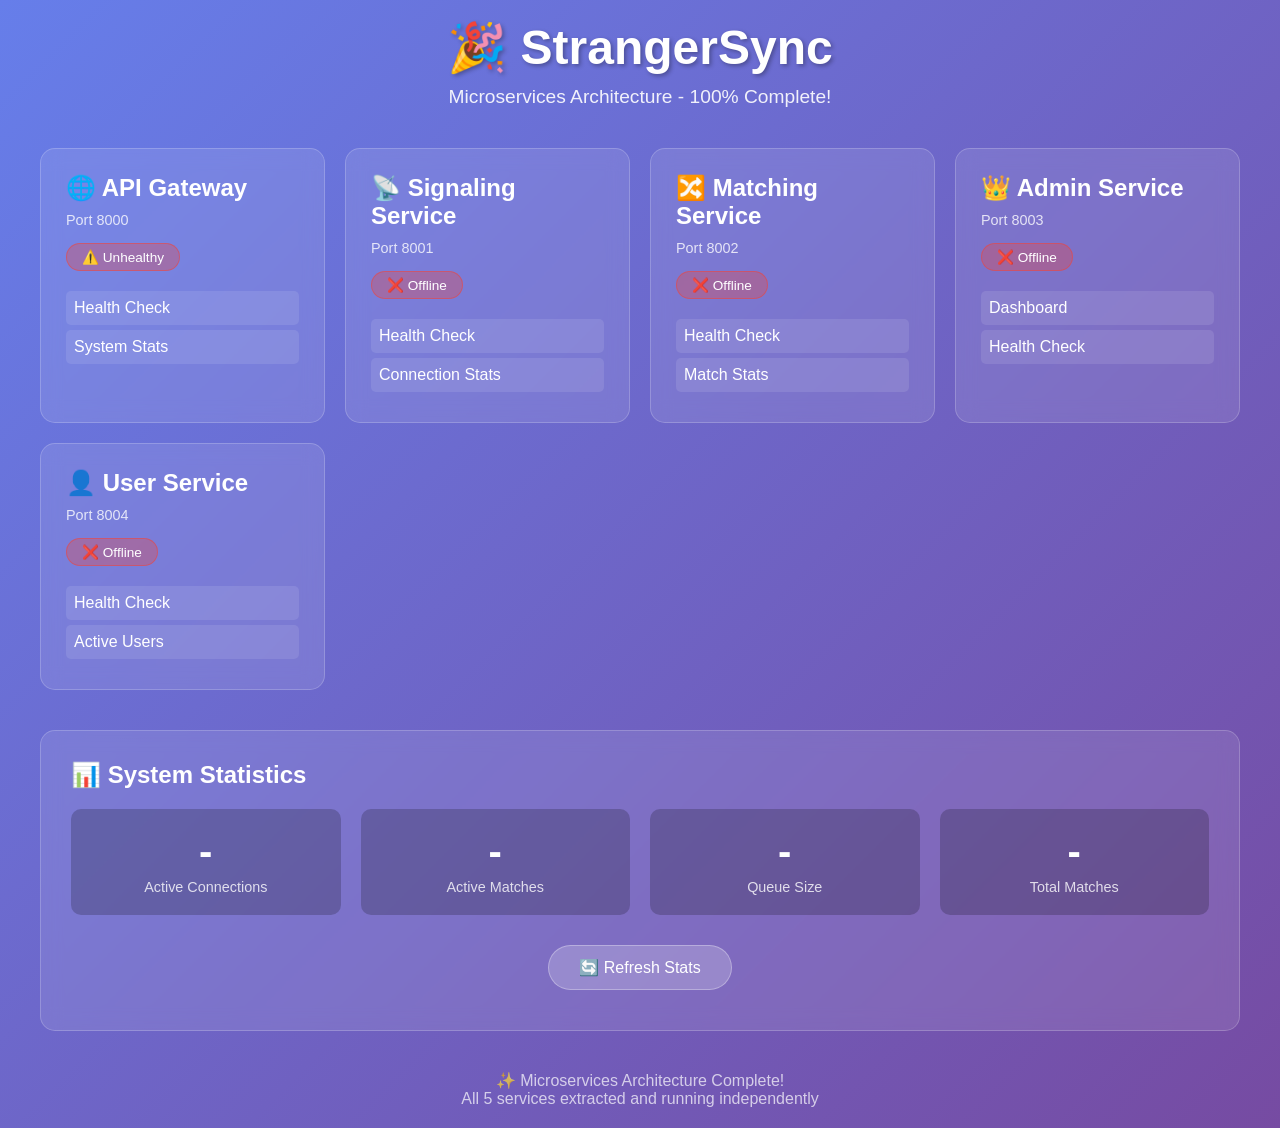
==== static/index.html @ 6a2075e8 "The only commit as i forgot to publish it on github :(" ====
<!DOCTYPE html>
<html lang="en">

<head>
    <meta charset="UTF-8">
    <meta name="viewport" content="width=device-width, initial-scale=1.0">
    <title>StrangerSync - Microservices Edition</title>
    <style>
        * {
            margin: 0;
            padding: 0;
            box-sizing: border-box;
        }

        body {
            font-family: 'Segoe UI', Tahoma, Geneva, Verdana, sans-serif;
            background: linear-gradient(135deg, #667eea 0%, #764ba2 100%);
            min-height: 100vh;
            display: flex;
            flex-direction: column;
            align-items: center;
            padding: 20px;
            color: white;
        }

        .container {
            max-width: 1200px;
            width: 100%;
        }

        header {
            text-align: center;
            margin-bottom: 40px;
        }

        h1 {
            font-size: 3em;
            margin-bottom: 10px;
            text-shadow: 2px 2px 4px rgba(0, 0, 0, 0.3);
        }

        .subtitle {
            font-size: 1.2em;
            opacity: 0.9;
        }

        .services-grid {
            display: grid;
            grid-template-columns: repeat(auto-fit, minmax(280px, 1fr));
            gap: 20px;
            margin-bottom: 40px;
        }

        .service-card {
            background: rgba(255, 255, 255, 0.1);
            backdrop-filter: blur(10px);
            border-radius: 15px;
            padding: 25px;
            border: 1px solid rgba(255, 255, 255, 0.2);
            transition: transform 0.3s, box-shadow 0.3s;
        }

        .service-card:hover {
            transform: translateY(-5px);
            box-shadow: 0 10px 30px rgba(0, 0, 0, 0.3);
        }

        .service-card h3 {
            margin-bottom: 10px;
            font-size: 1.5em;
        }

        .service-card .port {
            opacity: 0.8;
            font-size: 0.9em;
            margin-bottom: 15px;
        }

        .service-card .status {
            display: inline-block;
            padding: 5px 15px;
            border-radius: 20px;
            font-size: 0.85em;
            margin-bottom: 15px;
        }

        .status.healthy {
            background: rgba(76, 175, 80, 0.3);
            border: 1px solid rgba(76, 175, 80, 0.5);
        }

        .status.checking {
            background: rgba(255, 193, 7, 0.3);
            border: 1px solid rgba(255, 193, 7, 0.5);
        }

        .status.unhealthy {
            background: rgba(244, 67, 54, 0.3);
            border: 1px solid rgba(244, 67, 54, 0.5);
        }

        .service-links a {
            color: white;
            text-decoration: none;
            display: block;
            padding: 8px;
            margin: 5px 0;
            background: rgba(255, 255, 255, 0.1);
            border-radius: 5px;
            transition: background 0.3s;
        }

        .service-links a:hover {
            background: rgba(255, 255, 255, 0.2);
        }

        .stats-section {
            background: rgba(255, 255, 255, 0.1);
            backdrop-filter: blur(10px);
            border-radius: 15px;
            padding: 30px;
            border: 1px solid rgba(255, 255, 255, 0.2);
        }

        .stats-grid {
            display: grid;
            grid-template-columns: repeat(auto-fit, minmax(200px, 1fr));
            gap: 20px;
            margin-top: 20px;
        }

        .stat-card {
            background: rgba(0, 0, 0, 0.2);
            padding: 20px;
            border-radius: 10px;
            text-align: center;
        }

        .stat-value {
            font-size: 2.5em;
            font-weight: bold;
            margin-bottom: 5px;
        }

        .stat-label {
            opacity: 0.8;
            font-size: 0.9em;
        }

        button {
            background: rgba(255, 255, 255, 0.2);
            border: 1px solid rgba(255, 255, 255, 0.3);
            color: white;
            padding: 12px 30px;
            border-radius: 25px;
            cursor: pointer;
            font-size: 1em;
            transition: all 0.3s;
            margin: 10px 5px;
        }

        button:hover {
            background: rgba(255, 255, 255, 0.3);
            transform: translateY(-2px);
        }

        .footer {
            margin-top: 40px;
            text-align: center;
            opacity: 0.7;
        }
    </style>
</head>

<body>
    <div class="container">
        <header>
            <h1>🎉 StrangerSync</h1>
            <p class="subtitle">Microservices Architecture - 100% Complete!</p>
        </header>

        <div class="services-grid">
            <div class="service-card">
                <h3>🌐 API Gateway</h3>
                <p class="port">Port 8000</p>
                <span class="status checking" id="status-gateway">Checking...</span>
                <div class="service-links">
                    <a href="/health" target="_blank">Health Check</a>
                    <a href="/api/system/stats" target="_blank">System Stats</a>
                </div>
            </div>

            <div class="service-card">
                <h3>📡 Signaling Service</h3>
                <p class="port">Port 8001</p>
                <span class="status checking" id="status-signaling">Checking...</span>
                <div class="service-links">
                    <a href="http://localhost:8001/health" target="_blank">Health Check</a>
                    <a href="http://localhost:8001/stats" target="_blank">Connection Stats</a>
                </div>
            </div>

            <div class="service-card">
                <h3>🔀 Matching Service</h3>
                <p class="port">Port 8002</p>
                <span class="status checking" id="status-matching">Checking...</span>
                <div class="service-links">
                    <a href="http://localhost:8002/health" target="_blank">Health Check</a>
                    <a href="http://localhost:8002/match/stats" target="_blank">Match Stats</a>
                </div>
            </div>

            <div class="service-card">
                <h3>👑 Admin Service</h3>
                <p class="port">Port 8003</p>
                <span class="status checking" id="status-admin">Checking...</span>
                <div class="service-links">
                    <a href="http://localhost:8003/admin" target="_blank">Dashboard</a>
                    <a href="http://localhost:8003/health" target="_blank">Health Check</a>
                </div>
            </div>

            <div class="service-card">
                <h3>👤 User Service</h3>
                <p class="port">Port 8004</p>
                <span class="status checking" id="status-user">Checking...</span>
                <div class="service-links">
                    <a href="http://localhost:8004/health" target="_blank">Health Check</a>
                    <a href="http://localhost:8004/users/active/list" target="_blank">Active Users</a>
                </div>
            </div>
        </div>

        <div class="stats-section">
            <h2>📊 System Statistics</h2>
            <div class="stats-grid">
                <div class="stat-card">
                    <div class="stat-value" id="active-connections">-</div>
                    <div class="stat-label">Active Connections</div>
                </div>
                <div class="stat-card">
                    <div class="stat-value" id="active-matches">-</div>
                    <div class="stat-label">Active Matches</div>
                </div>
                <div class="stat-card">
                    <div class="stat-value" id="queue-size">-</div>
                    <div class="stat-label">Queue Size</div>
                </div>
                <div class="stat-card">
                    <div class="stat-value" id="total-matches">-</div>
                    <div class="stat-label">Total Matches</div>
                </div>
            </div>
            <div style="text-align: center; margin-top: 20px;">
                <button onclick="refreshStats()">🔄 Refresh Stats</button>
            </div>
        </div>

        <div class="footer">
            <p>✨ Microservices Architecture Complete!</p>
            <p>All 5 services extracted and running independently</p>
        </div>
    </div>

    <script>
        async function checkHealth() {
            const services = [
                { id: 'gateway', url: '/health' },
                { id: 'signaling', url: 'http://localhost:8001/health' },
                { id: 'matching', url: 'http://localhost:8002/health' },
                { id: 'admin', url: 'http://localhost:8003/health' },
                { id: 'user', url: 'http://localhost:8004/health' }
            ];

            for (const service of services) {
                try {
                    const response = await fetch(service.url);
                    const statusEl = document.getElementById(`status-${service.id}`);
                    if (response.ok) {
                        statusEl.textContent = '✅ Healthy';
                        statusEl.className = 'status healthy';
                    } else {
                        statusEl.textContent = '⚠️ Unhealthy';
                        statusEl.className = 'status unhealthy';
                    }
                } catch (error) {
                    const statusEl = document.getElementById(`status-${service.id}`);
                    statusEl.textContent = '❌ Offline';
                    statusEl.className = 'status unhealthy';
                }
            }
        }

        async function refreshStats() {
            try {
                const response = await fetch('/api/system/stats');
                const data = await response.json();

                document.getElementById('active-connections').textContent =
                    data.signaling?.active_connections ?? '-';
                document.getElementById('active-matches').textContent =
                    data.matching?.active_matches ?? '-';
                document.getElementById('queue-size').textContent =
                    data.matching?.queue_size ?? '-';
                document.getElementById('total-matches').textContent =
                    data.matching?.total_matches ?? '-';
            } catch (error) {
                console.error('Failed to fetch stats:', error);
            }
        }

        // Check health on load
        checkHealth();
        refreshStats();

        // Auto-refresh every 5 seconds
        setInterval(checkHealth, 5000);
        setInterval(refreshStats, 5000);
    </script>
</body>

</html>
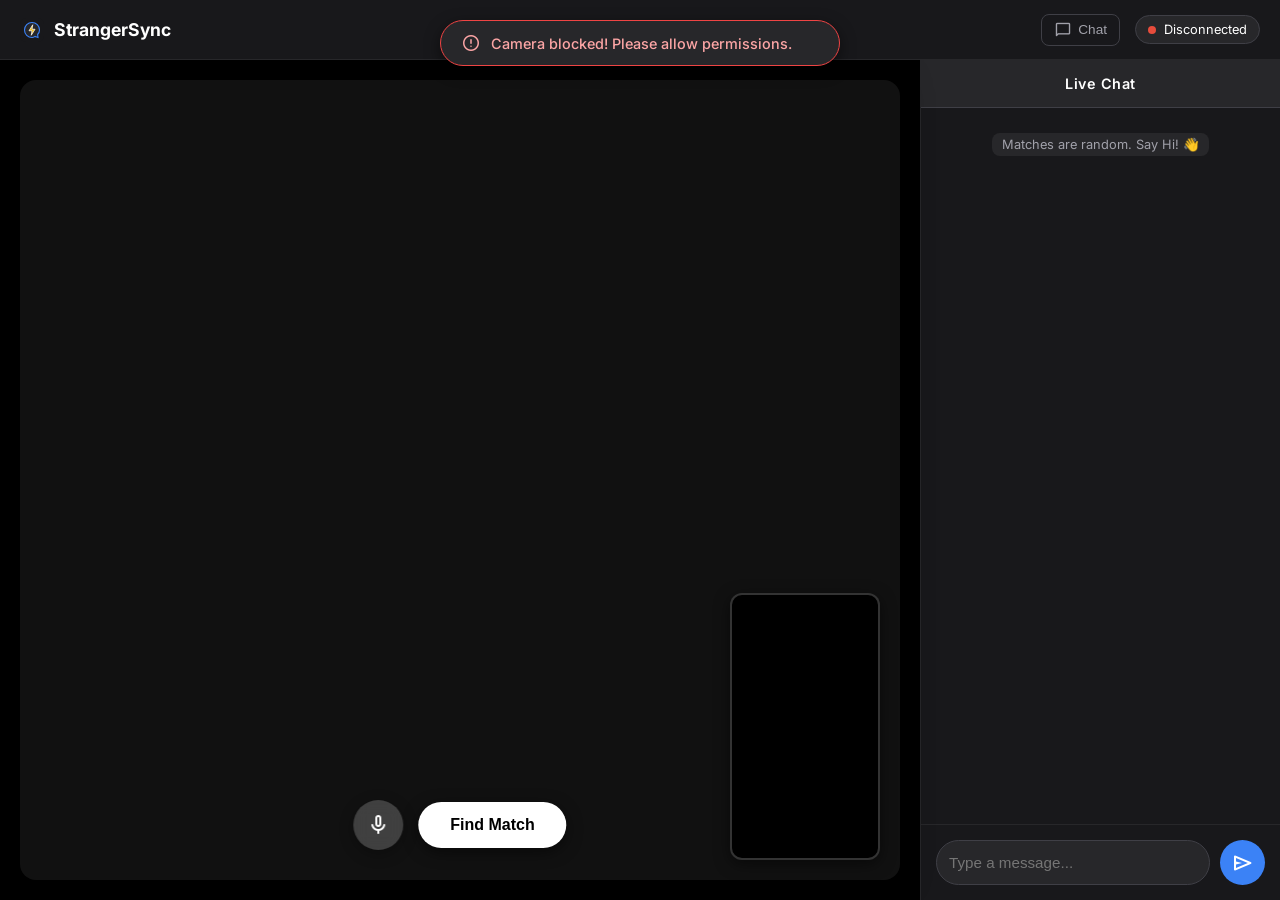
==== commit 7cc24d68: "migrated from railway to fly.io" ====
--- a/static/index.html
+++ b/static/index.html
@@ -1,322 +1,94 @@
 <!DOCTYPE html>
 <html lang="en">
-
 <head>
     <meta charset="UTF-8">
-    <meta name="viewport" content="width=device-width, initial-scale=1.0">
-    <title>StrangerSync - Microservices Edition</title>
-    <style>
-        * {
-            margin: 0;
-            padding: 0;
-            box-sizing: border-box;
-        }
+    <meta name="viewport" content="width=device-width, initial-scale=1.0, maximum-scale=1.0, user-scalable=no">
+    <title>StrangerSync</title>
+    <!-- Favicon handling -->
+    <link rel="icon" type="image/svg+xml" href="/static/favicon.svg">
+    <link rel="stylesheet" href="/static/style.css">
+    <link href="https://fonts.googleapis.com/css2?family=Inter:wght@400;600;700&display=swap" rel="stylesheet">
+    <link rel="stylesheet" href="https://fonts.googleapis.com/css2?family=Material+Symbols+Rounded:opsz,wght,FILL,GRAD@24,400,1,0" />
+</head>
+<body>
 
-        body {
-            font-family: 'Segoe UI', Tahoma, Geneva, Verdana, sans-serif;
-            background: linear-gradient(135deg, #667eea 0%, #764ba2 100%);
-            min-height: 100vh;
-            display: flex;
-            flex-direction: column;
-            align-items: center;
-            padding: 20px;
-            color: white;
-        }
+    <!-- 1. HEADER -->
+    <header class="top-bar">
+        <div class="brand">
+            <span class="material-symbols-rounded" style="color:#3b82f6;"><img src="/static/favicon.svg" alt="Logo"></span>
+            <span>StrangerSync</span>
+        </div>
+        
+        <button class="chat-toggle-btn" onclick="toggleChatLayout()">
+            <span class="material-symbols-rounded" style="font-size:18px;">chat_bubble</span>
+            <span>Chat</span>
+        </button>
 
-        .container {
-            max-width: 1200px;
-            width: 100%;
-        }
+        <div class="status-pill">
+            <div id="status-dot"></div>
+            <span id="status">Ready</span>
+        </div>
+    </header>
 
-        header {
-            text-align: center;
-            margin-bottom: 40px;
-        }
+    <!-- 2. MAIN LAYOUT -->
+    <main class="app-container">
+        
+        <!-- LEFT: VIDEO AREA -->
+        <section class="video-pane">
+            <div class="video-wrapper">
+                <!-- Remote Video (The Stranger) -->
+                <video id="remoteVideo" autoplay playsinline></video>
+                
+                <!-- Local Video (You) - Floating PIP -->
+                <div class="local-video-container">
+                    <video id="localVideo" autoplay playsinline muted></video>
+                </div>
 
-        h1 {
-            font-size: 3em;
-            margin-bottom: 10px;
-            text-shadow: 2px 2px 4px rgba(0, 0, 0, 0.3);
-        }
+                <!-- Overlay Controls -->
+                <div class="video-controls">
+                    <!-- Swap Camera (Hidden by default, shown by JS if 2+ cameras) -->
+                    <button id="swapBtn" class="btn-icon" onclick="switchCamera()" style="display:none;" title="Switch Camera">
+                        <span class="material-symbols-rounded">flip_camera_ios</span>
+                    </button>
 
-        .subtitle {
-            font-size: 1.2em;
-            opacity: 0.9;
-        }
+                    <!-- Mute Button -->
+                    <button id="micBtn" class="btn-icon" onclick="toggleMic()" title="Toggle Microphone">
+                        <span id="icon-unmuted" class="material-symbols-rounded">mic</span>
+                        <span id="icon-muted" class="material-symbols-rounded" style="display:none;">mic_off</span>
+                    </button>
 
-        .services-grid {
-            display: grid;
-            grid-template-columns: repeat(auto-fit, minmax(280px, 1fr));
-            gap: 20px;
-            margin-bottom: 40px;
-        }
-
-        .service-card {
-            background: rgba(255, 255, 255, 0.1);
-            backdrop-filter: blur(10px);
-            border-radius: 15px;
-            padding: 25px;
-            border: 1px solid rgba(255, 255, 255, 0.2);
-            transition: transform 0.3s, box-shadow 0.3s;
-        }
-
-        .service-card:hover {
-            transform: translateY(-5px);
-            box-shadow: 0 10px 30px rgba(0, 0, 0, 0.3);
-        }
-
-        .service-card h3 {
-            margin-bottom: 10px;
-            font-size: 1.5em;
-        }
-
-        .service-card .port {
-            opacity: 0.8;
-            font-size: 0.9em;
-            margin-bottom: 15px;
-        }
-
-        .service-card .status {
-            display: inline-block;
-            padding: 5px 15px;
-            border-radius: 20px;
-            font-size: 0.85em;
-            margin-bottom: 15px;
-        }
-
-        .status.healthy {
-            background: rgba(76, 175, 80, 0.3);
-            border: 1px solid rgba(76, 175, 80, 0.5);
-        }
-
-        .status.checking {
-            background: rgba(255, 193, 7, 0.3);
-            border: 1px solid rgba(255, 193, 7, 0.5);
-        }
-
-        .status.unhealthy {
-            background: rgba(244, 67, 54, 0.3);
-            border: 1px solid rgba(244, 67, 54, 0.5);
-        }
-
-        .service-links a {
-            color: white;
-            text-decoration: none;
-            display: block;
-            padding: 8px;
-            margin: 5px 0;
-            background: rgba(255, 255, 255, 0.1);
-            border-radius: 5px;
-            transition: background 0.3s;
-        }
-
-        .service-links a:hover {
-            background: rgba(255, 255, 255, 0.2);
-        }
-
-        .stats-section {
-            background: rgba(255, 255, 255, 0.1);
-            backdrop-filter: blur(10px);
-            border-radius: 15px;
-            padding: 30px;
-            border: 1px solid rgba(255, 255, 255, 0.2);
-        }
-
-        .stats-grid {
-            display: grid;
-            grid-template-columns: repeat(auto-fit, minmax(200px, 1fr));
-            gap: 20px;
-            margin-top: 20px;
-        }
-
-        .stat-card {
-            background: rgba(0, 0, 0, 0.2);
-            padding: 20px;
-            border-radius: 10px;
-            text-align: center;
-        }
-
-        .stat-value {
-            font-size: 2.5em;
-            font-weight: bold;
-            margin-bottom: 5px;
-        }
-
-        .stat-label {
-            opacity: 0.8;
-            font-size: 0.9em;
-        }
-
-        button {
-            background: rgba(255, 255, 255, 0.2);
-            border: 1px solid rgba(255, 255, 255, 0.3);
-            color: white;
-            padding: 12px 30px;
-            border-radius: 25px;
-            cursor: pointer;
-            font-size: 1em;
-            transition: all 0.3s;
-            margin: 10px 5px;
-        }
-
-        button:hover {
-            background: rgba(255, 255, 255, 0.3);
-            transform: translateY(-2px);
-        }
-
-        .footer {
-            margin-top: 40px;
-            text-align: center;
-            opacity: 0.7;
-        }
-    </style>
-</head>
-
-<body>
-    <div class="container">
-        <header>
-            <h1>🎉 StrangerSync</h1>
-            <p class="subtitle">Microservices Architecture - 100% Complete!</p>
-        </header>
-
-        <div class="services-grid">
-            <div class="service-card">
-                <h3>🌐 API Gateway</h3>
-                <p class="port">Port 8000</p>
-                <span class="status checking" id="status-gateway">Checking...</span>
-                <div class="service-links">
-                    <a href="/health" target="_blank">Health Check</a>
-                    <a href="/api/system/stats" target="_blank">System Stats</a>
+                    <!-- Main Action Button -->
+                    <button id="actionBtn" class="btn btn-primary" onclick="handleAction()">
+                        Find Match
+                    </button>
                 </div>
             </div>
+        </section>
 
-            <div class="service-card">
-                <h3>📡 Signaling Service</h3>
-                <p class="port">Port 8001</p>
-                <span class="status checking" id="status-signaling">Checking...</span>
-                <div class="service-links">
-                    <a href="http://localhost:8001/health" target="_blank">Health Check</a>
-                    <a href="http://localhost:8001/stats" target="_blank">Connection Stats</a>
-                </div>
+        <!-- RIGHT: CHAT AREA -->
+        <section class="chat-pane">
+            <div class="chat-header">Live Chat</div>
+            
+            <div id="chatBox" class="chat-messages">
+                <div class="system-msg">Matches are random. Say Hi! 👋</div>
             </div>
 
-            <div class="service-card">
-                <h3>🔀 Matching Service</h3>
-                <p class="port">Port 8002</p>
-                <span class="status checking" id="status-matching">Checking...</span>
-                <div class="service-links">
-                    <a href="http://localhost:8002/health" target="_blank">Health Check</a>
-                    <a href="http://localhost:8002/match/stats" target="_blank">Match Stats</a>
-                </div>
+            <div class="chat-input-area">
+                <input type="text" id="msgInput" placeholder="Type a message..." autocomplete="off">
+                <button id="sendBtn" onclick="sendChat()">
+                    <span class="material-symbols-rounded">send</span>
+                </button>
             </div>
+        </section>
 
-            <div class="service-card">
-                <h3>👑 Admin Service</h3>
-                <p class="port">Port 8003</p>
-                <span class="status checking" id="status-admin">Checking...</span>
-                <div class="service-links">
-                    <a href="http://localhost:8003/admin" target="_blank">Dashboard</a>
-                    <a href="http://localhost:8003/health" target="_blank">Health Check</a>
-                </div>
-            </div>
-
-            <div class="service-card">
-                <h3>👤 User Service</h3>
-                <p class="port">Port 8004</p>
-                <span class="status checking" id="status-user">Checking...</span>
-                <div class="service-links">
-                    <a href="http://localhost:8004/health" target="_blank">Health Check</a>
-                    <a href="http://localhost:8004/users/active/list" target="_blank">Active Users</a>
-                </div>
-            </div>
-        </div>
-
-        <div class="stats-section">
-            <h2>📊 System Statistics</h2>
-            <div class="stats-grid">
-                <div class="stat-card">
-                    <div class="stat-value" id="active-connections">-</div>
-                    <div class="stat-label">Active Connections</div>
-                </div>
-                <div class="stat-card">
-                    <div class="stat-value" id="active-matches">-</div>
-                    <div class="stat-label">Active Matches</div>
-                </div>
-                <div class="stat-card">
-                    <div class="stat-value" id="queue-size">-</div>
-                    <div class="stat-label">Queue Size</div>
-                </div>
-                <div class="stat-card">
-                    <div class="stat-value" id="total-matches">-</div>
-                    <div class="stat-label">Total Matches</div>
-                </div>
-            </div>
-            <div style="text-align: center; margin-top: 20px;">
-                <button onclick="refreshStats()">🔄 Refresh Stats</button>
-            </div>
-        </div>
-
-        <div class="footer">
-            <p>✨ Microservices Architecture Complete!</p>
-            <p>All 5 services extracted and running independently</p>
-        </div>
-    </div>
-
+    </main>
+    <div id="toast-container"></div>
+    <script src="/config.js"></script>
+    <script src="/static/client.js"></script>
     <script>
-        async function checkHealth() {
-            const services = [
-                { id: 'gateway', url: '/health' },
-                { id: 'signaling', url: 'http://localhost:8001/health' },
-                { id: 'matching', url: 'http://localhost:8002/health' },
-                { id: 'admin', url: 'http://localhost:8003/health' },
-                { id: 'user', url: 'http://localhost:8004/health' }
-            ];
-
-            for (const service of services) {
-                try {
-                    const response = await fetch(service.url);
-                    const statusEl = document.getElementById(`status-${service.id}`);
-                    if (response.ok) {
-                        statusEl.textContent = '✅ Healthy';
-                        statusEl.className = 'status healthy';
-                    } else {
-                        statusEl.textContent = '⚠️ Unhealthy';
-                        statusEl.className = 'status unhealthy';
-                    }
-                } catch (error) {
-                    const statusEl = document.getElementById(`status-${service.id}`);
-                    statusEl.textContent = '❌ Offline';
-                    statusEl.className = 'status unhealthy';
-                }
-            }
-        }
-
-        async function refreshStats() {
-            try {
-                const response = await fetch('/api/system/stats');
-                const data = await response.json();
-
-                document.getElementById('active-connections').textContent =
-                    data.signaling?.active_connections ?? '-';
-                document.getElementById('active-matches').textContent =
-                    data.matching?.active_matches ?? '-';
-                document.getElementById('queue-size').textContent =
-                    data.matching?.queue_size ?? '-';
-                document.getElementById('total-matches').textContent =
-                    data.matching?.total_matches ?? '-';
-            } catch (error) {
-                console.error('Failed to fetch stats:', error);
-            }
-        }
-
-        // Check health on load
-        checkHealth();
-        refreshStats();
-
-        // Auto-refresh every 5 seconds
-        setInterval(checkHealth, 5000);
-        setInterval(refreshStats, 5000);
+        document.getElementById("msgInput").addEventListener("keypress", function(e) {
+            if (e.key === "Enter") sendChat();
+        });
     </script>
 </body>
-
 </html>
--- a/static/style.css
+++ b/static/style.css
@@ -0,0 +1,344 @@
+/* =========================================
+   1. GLOBAL RESET & BASE STYLES
+   ========================================= */
+* { box-sizing: border-box; outline: none; -webkit-tap-highlight-color: transparent; }
+
+body {
+    margin: 0; padding: 0;
+    background: #09090b; /* Deep Black */
+    font-family: 'Inter', sans-serif;
+    height: 100vh; 
+    height: 100dvh; 
+    width: 100vw;
+    display: flex;
+    flex-direction: column;
+    color: white;
+    overflow: hidden; 
+}
+
+/* =========================================
+   2. HEADER (TOP BAR)
+   ========================================= */
+.top-bar {
+    height: 60px;
+    background: #18181b;
+    border-bottom: 1px solid #27272a;
+    display: flex; align-items: center;
+    padding: 0 20px;
+    flex-shrink: 0; 
+    z-index: 50;
+    padding-left: max(20px, env(safe-area-inset-left));
+    padding-right: max(20px, env(safe-area-inset-right));
+}
+
+.brand { 
+    display: flex; align-items: center; gap: 10px; 
+    font-weight: 700; font-size: 1.1rem; 
+}
+.brand img { width: 24px; height: 24px; }
+
+.chat-toggle-btn {
+    background: transparent;
+    border: 1px solid #3f3f46;
+    color: #a1a1aa;
+    padding: 6px 12px;
+    border-radius: 8px;
+    cursor: pointer;
+    font-size: 0.85rem;
+    display: flex; align-items: center; gap: 6px;
+    margin-left: auto; 
+    margin-right: 15px;
+    transition: all 0.2s;
+}
+.chat-toggle-btn:hover { background: #27272a; color: white; border-color: #52525b; }
+
+.status-pill {
+    background: #27272a; padding: 6px 12px; border-radius: 20px;
+    font-size: 0.8rem; display: flex; align-items: center; gap: 8px; border: 1px solid #3f3f46;
+}
+#status-dot { width: 8px; height: 8px; background: #999; border-radius: 50%; }
+
+
+/* =========================================
+   3. MAIN LAYOUT CONTAINER
+   ========================================= */
+.app-container {
+    display: flex;
+    flex: 1; 
+    position: relative;
+    width: 100vw;
+    max-width: 100vw; 
+    overflow: hidden; 
+}
+
+
+/* =========================================
+   4. VIDEO PANE (LEFT SIDE)
+   ========================================= */
+.video-pane {
+    flex: 1; 
+    background: #000;
+    position: relative;
+    display: flex; justify-content: center; align-items: center;
+    padding: 20px;
+    transition: all 0.4s cubic-bezier(0.4, 0, 0.2, 1);
+}
+
+.video-wrapper {
+    width: 100%;
+    height: 100%;
+    max-height: 90vh; 
+    position: relative;
+    border-radius: 16px;
+    overflow: hidden;
+    background: #111;
+    box-shadow: 0 0 30px rgba(0,0,0,0.6);
+}
+
+#remoteVideo {
+    width: 100%; height: 100%;
+    object-fit: cover; 
+    transform: scaleX(-1); 
+}
+
+/* Local Video (Picture-in-Picture) */
+.local-video-container {
+    position: absolute;
+    bottom: 20px; right: 20px;
+    width: 150px; aspect-ratio: 9/16; 
+    background: #000;
+    border-radius: 12px;
+    overflow: hidden;
+    border: 2px solid rgba(255,255,255,0.2);
+    box-shadow: 0 4px 15px rgba(0,0,0,0.5);
+    z-index: 50; /* Above regular content but below toast */
+    transition: all 0.3s;
+}
+#localVideo { width: 100%; height: 100%; object-fit: cover; transform: scaleX(-1); }
+
+
+/* =========================================
+   5. VIDEO CONTROLS (OVERLAY) - FIXED
+   ========================================= */
+.video-controls {
+    position: absolute;
+    bottom: max(30px, calc(10px + env(safe-area-inset-bottom))); 
+    left: 50%;
+    transform: translateX(-50%);
+    /* High Z-Index to ensure it sits on top of everything */
+    z-index: 100; 
+    display: flex; align-items: center; gap: 15px;
+    width: max-content;
+    
+    /* Ensure clicks pass through the container but catch on buttons */
+    pointer-events: none; 
+}
+
+/* Buttons inside controls need to catch clicks */
+.video-controls > button {
+    pointer-events: auto;
+}
+
+.btn {
+    padding: 14px 32px;
+    border-radius: 30px; border: none; font-weight: 700; font-size: 1rem;
+    cursor: pointer; transition: transform 0.1s, background 0.2s;
+    box-shadow: 0 4px 15px rgba(0,0,0,0.5);
+    white-space: nowrap;
+}
+.btn:active { transform: scale(0.95); }
+
+.btn-primary { background: white; color: black; }
+.btn-primary:hover { background: #f4f4f5; }
+.btn-danger { background: #ef4444; color: white; }
+.btn-danger:hover { background: #dc2626; }
+
+/* Circular Action Buttons (Mute & Swap) */
+.btn-icon {
+    width: 50px; height: 50px;
+    border-radius: 50%;
+    border: none;
+    display: flex; align-items: center; justify-content: center;
+    cursor: pointer;
+    background: rgba(255,255,255,0.2);
+    backdrop-filter: blur(8px);
+    -webkit-backdrop-filter: blur(8px);
+    transition: all 0.2s ease;
+    box-shadow: 0 4px 15px rgba(0,0,0,0.3);
+    color: white;
+}
+.btn-icon:hover { background: rgba(255,255,255,0.35); transform: scale(1.05); }
+.btn-icon:active { transform: scale(0.95); }
+.btn-icon .material-symbols-rounded { font-size: 24px; }
+.btn-icon.muted { background: #ef4444; box-shadow: 0 0 15px rgba(239, 68, 68, 0.6); }
+
+
+/* =========================================
+   6. CHAT PANE (RIGHT SIDE)
+   ========================================= */
+.chat-pane {
+    width: 360px; 
+    flex: none; 
+    background: #18181b;
+    border-left: 1px solid #27272a;
+    display: flex; flex-direction: column;
+    transition: width 0.4s cubic-bezier(0.4, 0, 0.2, 1), opacity 0.2s ease;
+    overflow: hidden;
+    white-space: nowrap; 
+    opacity: 1;
+}
+
+/* COLLAPSED STATE (Desktop) */
+body.chat-hidden .chat-pane {
+    width: 0px;
+    opacity: 0;
+    border-left: 0;
+}
+
+.chat-header {
+    padding: 15px;
+    background: #27272a;
+    font-weight: 600; text-align: center; font-size: 0.9rem; letter-spacing: 0.5px;
+    border-bottom: 1px solid #3f3f46;
+}
+
+.chat-messages {
+    flex: 1;
+    overflow-y: auto;
+    padding: 15px;
+    display: flex; flex-direction: column; gap: 10px;
+}
+
+.msg {
+    padding: 10px 14px; border-radius: 12px; font-size: 0.9rem;
+    max-width: 85%; line-height: 1.4; word-wrap: break-word; white-space: normal;
+}
+.msg.me { align-self: flex-end; background: #3b82f6; color: white; border-bottom-right-radius: 2px; }
+.msg.peer { align-self: flex-start; background: #3f3f46; color: white; border-bottom-left-radius: 2px; }
+.system-msg { align-self: center; font-size: 0.8rem; color: #a1a1aa; background: #27272a; padding: 4px 10px; border-radius: 8px; margin: 10px 0; }
+
+.chat-input-area {
+    padding: 15px;
+    padding-bottom: max(15px, env(safe-area-inset-bottom));
+    background: #18181b;
+    border-top: 1px solid #27272a;
+    display: flex; gap: 10px;
+}
+#msgInput {
+    flex: 1; background: #27272a; border: 1px solid #3f3f46; color: white;
+    padding: 12px; border-radius: 25px; font-size: 0.95rem;
+    transition: border 0.2s;
+}
+#msgInput:focus { border-color: #3b82f6; }
+
+#sendBtn {
+    width: 45px; height: 45px; border-radius: 50%; border: none;
+    background: #3b82f6; display: flex; align-items: center; justify-content: center;
+    cursor: pointer; transition: background 0.2s; color: white;
+}
+#sendBtn:hover { background: #2563eb; }
+
+
+/* =========================================
+   7. MOBILE RESPONSIVE LAYOUT
+   ========================================= */
+@media (max-width: 768px) {
+    .app-container { flex-direction: column; }
+    
+    .video-pane {
+        flex: none; 
+        height: 60%; 
+        padding: 0;
+        transition: height 0.4s ease; 
+    }
+    .video-wrapper {
+        border-radius: 0; 
+        max-height: none;
+        box-shadow: none;
+    }
+    
+    .video-controls { 
+        width: 100%; 
+        justify-content: center;
+        bottom: 20px; 
+    }
+    .btn { padding: 12px 24px; font-size: 0.9rem; }
+    
+    .local-video-container { 
+        width: 100px; 
+        bottom: 90px; 
+        right: 15px; 
+    }
+
+    .chat-pane {
+        width: 100%;
+        height: 40%; 
+        border-left: none; 
+        border-top: 1px solid #27272a;
+        transition: height 0.4s ease, opacity 0.2s;
+    }
+    .chat-header { display: none; } 
+
+    body.chat-hidden .chat-pane {
+        width: 100%;
+        height: 0; 
+        opacity: 0;
+        border-top: 0;
+    }
+    
+    body.chat-hidden .video-pane {
+        height: 100%;
+    }
+    
+    body.chat-hidden .video-controls {
+        bottom: max(30px, calc(15px + env(safe-area-inset-bottom)));
+    }
+    
+    body.chat-hidden .local-video-container {
+        bottom: max(100px, calc(85px + env(safe-area-inset-bottom)));
+    }
+}
+
+/* =========================================
+   8. TOAST NOTIFICATIONS
+   ========================================= */
+#toast-container {
+    position: fixed;
+    top: 20px;
+    left: 50%;
+    transform: translateX(-50%);
+    z-index: 1000; 
+    display: flex;
+    flex-direction: column;
+    gap: 10px;
+    width: 90%;
+    max-width: 400px;
+    pointer-events: none; 
+}
+
+.toast {
+    background: #27272a; 
+    color: white;
+    padding: 12px 20px;
+    border-radius: 50px; 
+    box-shadow: 0 5px 15px rgba(0,0,0,0.5);
+    font-size: 0.9rem;
+    font-weight: 500;
+    display: flex; align-items: center; gap: 10px;
+    border: 1px solid #3f3f46;
+    animation: slideDownFade 0.3s cubic-bezier(0.4, 0, 0.2, 1) forwards;
+    opacity: 0;
+    transform: translateY(-20px);
+    pointer-events: auto; 
+}
+
+.toast.error { border-color: #ef4444; color: #fca5a5; }
+.toast.success { border-color: #2ecc71; color: #86efac; }
+.toast.info { border-color: #3b82f6; color: #93c5fd; }
+.toast .material-symbols-rounded { font-size: 20px; }
+
+@keyframes slideDownFade {
+    to { opacity: 1; transform: translateY(0); }
+}
+.toast.hide { animation: fadeOutUp 0.3s forwards; }
+@keyframes fadeOutUp { to { opacity: 0; transform: translateY(-20px); } }
